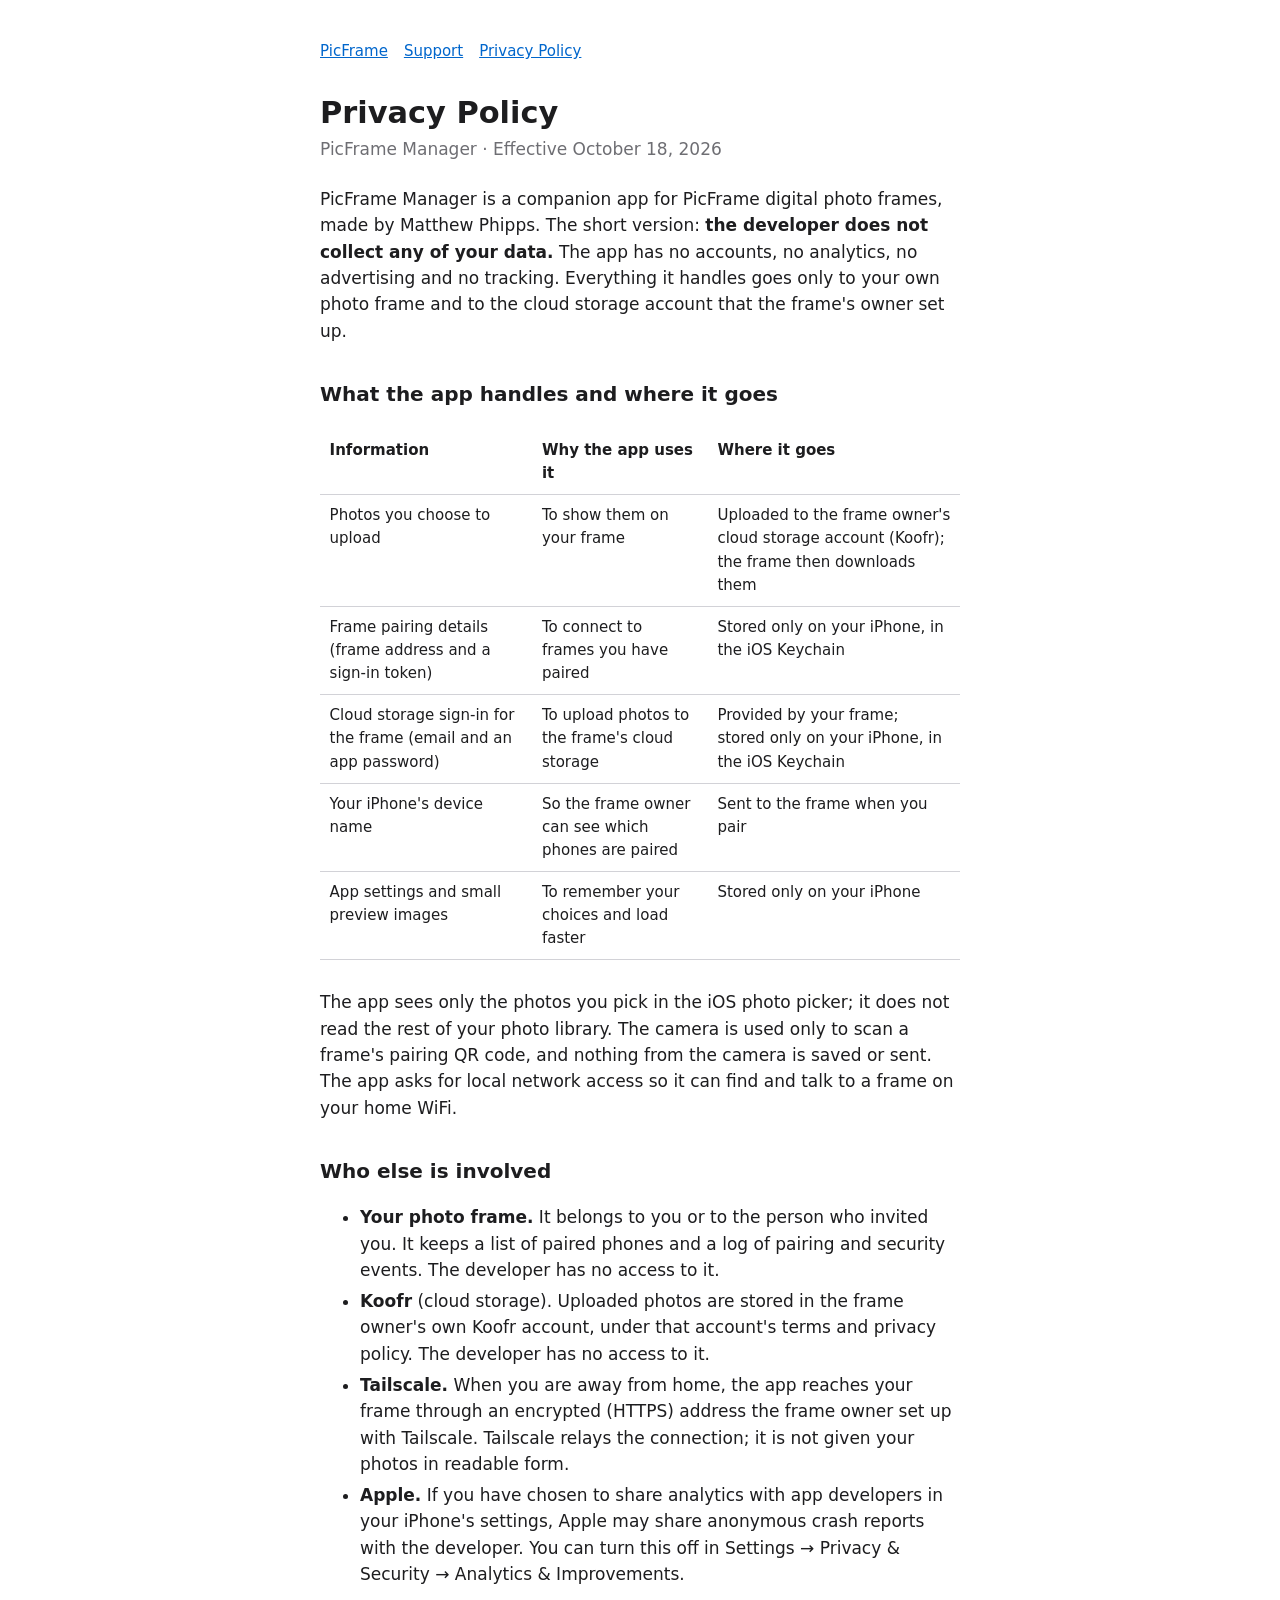
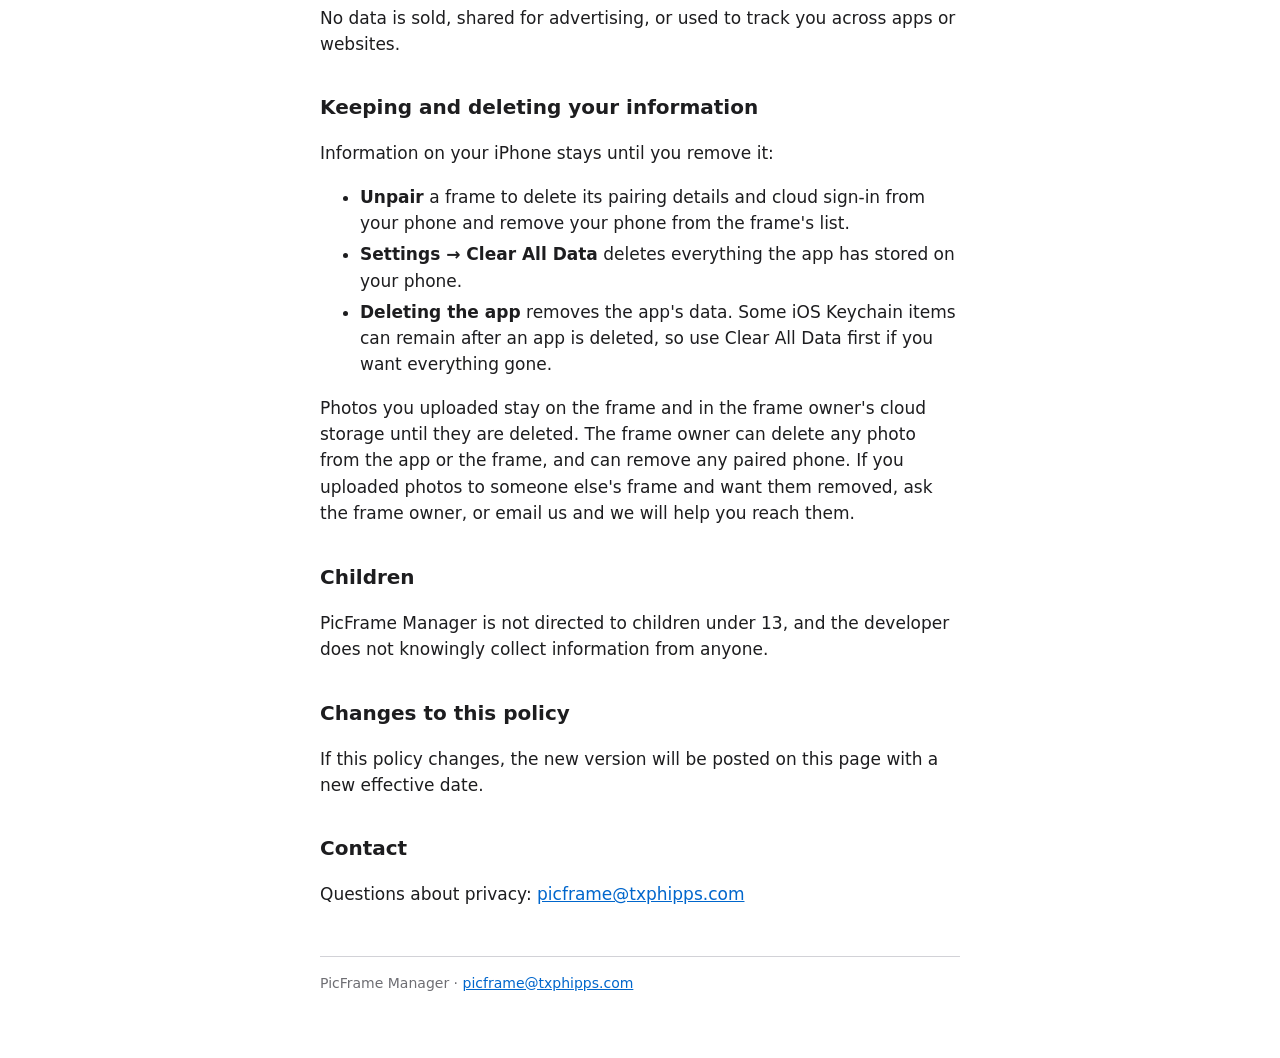
==== privacy/index.html @ 32d6ba1a "Publish privacy policy and support pages Co-Authored-By: Claude Opus 5.5 <noreply@anthropic.com> Cla" ====
<!doctype html>
<html lang="en">
<head>
<meta charset="utf-8">
<meta name="viewport" content="width=device-width, initial-scale=1">
<title>PicFrame Manager – Privacy Policy</title>
<meta name="description" content="Privacy policy for the PicFrame Manager iPhone app.">
<link rel="stylesheet" href="/style.css">
</head>
<body>
<main>
<nav><a href="/">PicFrame</a><a href="/support/">Support</a><a href="/privacy/">Privacy Policy</a></nav>
<h1>Privacy Policy</h1>
<p class="meta">PicFrame Manager · Effective October 18, 2026</p>

<p>PicFrame Manager is a companion app for PicFrame digital photo frames, made by Matthew Phipps. The short version: <strong>the developer does not collect any of your data.</strong> The app has no accounts, no analytics, no advertising and no tracking. Everything it handles goes only to your own photo frame and to the cloud storage account that the frame's owner set up.</p>

<h2>What the app handles and where it goes</h2>
<div class="table"><table>
<thead><tr><th>Information</th><th>Why the app uses it</th><th>Where it goes</th></tr></thead>
<tbody>
<tr><td>Photos you choose to upload</td><td>To show them on your frame</td><td>Uploaded to the frame owner's cloud storage account (Koofr); the frame then downloads them</td></tr>
<tr><td>Frame pairing details (frame address and a sign-in token)</td><td>To connect to frames you have paired</td><td>Stored only on your iPhone, in the iOS Keychain</td></tr>
<tr><td>Cloud storage sign-in for the frame (email and an app password)</td><td>To upload photos to the frame's cloud storage</td><td>Provided by your frame; stored only on your iPhone, in the iOS Keychain</td></tr>
<tr><td>Your iPhone's device name</td><td>So the frame owner can see which phones are paired</td><td>Sent to the frame when you pair</td></tr>
<tr><td>App settings and small preview images</td><td>To remember your choices and load faster</td><td>Stored only on your iPhone</td></tr>
</tbody>
</table></div>
<p>The app sees only the photos you pick in the iOS photo picker; it does not read the rest of your photo library. The camera is used only to scan a frame's pairing QR code, and nothing from the camera is saved or sent. The app asks for local network access so it can find and talk to a frame on your home WiFi.</p>

<h2>Who else is involved</h2>
<ul>
<li><strong>Your photo frame.</strong> It belongs to you or to the person who invited you. It keeps a list of paired phones and a log of pairing and security events. The developer has no access to it.</li>
<li><strong>Koofr</strong> (cloud storage). Uploaded photos are stored in the frame owner's own Koofr account, under that account's terms and privacy policy. The developer has no access to it.</li>
<li><strong>Tailscale.</strong> When you are away from home, the app reaches your frame through an encrypted (HTTPS) address the frame owner set up with Tailscale. Tailscale relays the connection; it is not given your photos in readable form.</li>
<li><strong>Apple.</strong> If you have chosen to share analytics with app developers in your iPhone's settings, Apple may share anonymous crash reports with the developer. You can turn this off in Settings → Privacy &amp; Security → Analytics &amp; Improvements.</li>
</ul>
<p>No data is sold, shared for advertising, or used to track you across apps or websites.</p>

<h2>Keeping and deleting your information</h2>
<p>Information on your iPhone stays until you remove it:</p>
<ul>
<li><strong>Unpair</strong> a frame to delete its pairing details and cloud sign-in from your phone and remove your phone from the frame's list.</li>
<li><strong>Settings → Clear All Data</strong> deletes everything the app has stored on your phone.</li>
<li><strong>Deleting the app</strong> removes the app's data. Some iOS Keychain items can remain after an app is deleted, so use Clear All Data first if you want everything gone.</li>
</ul>
<p>Photos you uploaded stay on the frame and in the frame owner's cloud storage until they are deleted. The frame owner can delete any photo from the app or the frame, and can remove any paired phone. If you uploaded photos to someone else's frame and want them removed, ask the frame owner, or email us and we will help you reach them.</p>

<h2>Children</h2>
<p>PicFrame Manager is not directed to children under 13, and the developer does not knowingly collect information from anyone.</p>

<h2>Changes to this policy</h2>
<p>If this policy changes, the new version will be posted on this page with a new effective date.</p>

<h2>Contact</h2>
<p>Questions about privacy: <a href="mailto:picframe@txphipps.com">picframe@txphipps.com</a></p>
<footer>PicFrame Manager · <a href="mailto:picframe@txphipps.com">picframe@txphipps.com</a></footer>
</main>
</body>
</html>
---- style.css ----
:root { color-scheme: light dark; --fg: #1d1d1f; --muted: #6e6e73; --bg: #ffffff; --line: #d2d2d7; --link: #0066cc; }
@media (prefers-color-scheme: dark) { :root { --fg: #f5f5f7; --muted: #a1a1a6; --bg: #111113; --line: #3a3a3c; --link: #4da3ff; } }
* { box-sizing: border-box; }
body { margin: 0; background: var(--bg); color: var(--fg); font: 17px/1.55 -apple-system, BlinkMacSystemFont, "Segoe UI", system-ui, sans-serif; }
main { max-width: 42rem; margin: 0 auto; padding: 2.5rem 16px 4rem; }
nav { font-size: 15px; margin-bottom: 2rem; }
nav a { margin-right: 1rem; }
a { color: var(--link); }
h1 { font-size: 1.9rem; line-height: 1.2; margin: 0 0 .25rem; }
h2 { font-size: 1.25rem; margin: 2.2rem 0 .5rem; }
.meta { color: var(--muted); margin: 0 0 1.5rem; }
.table { overflow-x: auto; }
table { border-collapse: collapse; width: 100%; font-size: 15px; margin: .75rem 0; }
th, td { text-align: left; vertical-align: top; padding: .55rem .6rem; border-bottom: 1px solid var(--line); }
th { font-weight: 600; }
code { font-size: .92em; }
li { margin: .3rem 0; }
footer { margin-top: 3rem; padding-top: 1rem; border-top: 1px solid var(--line); color: var(--muted); font-size: 14px; }
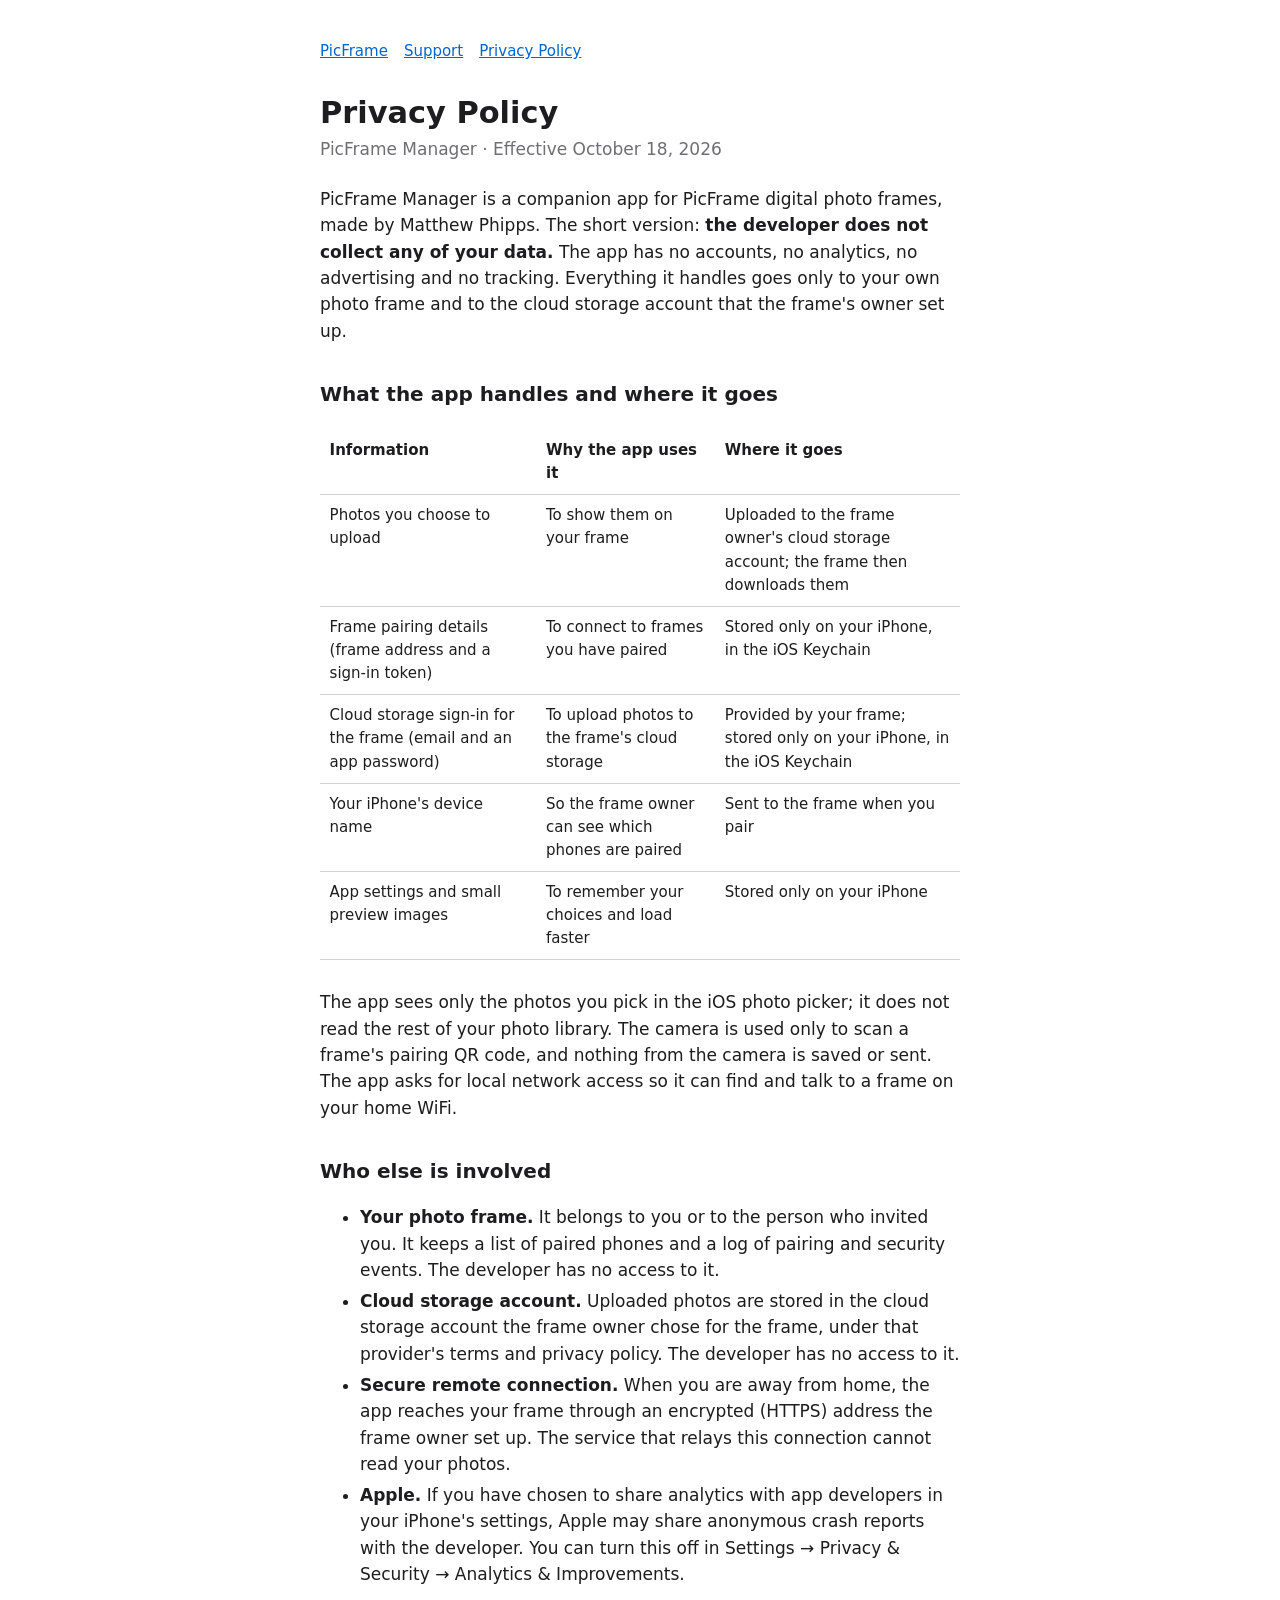
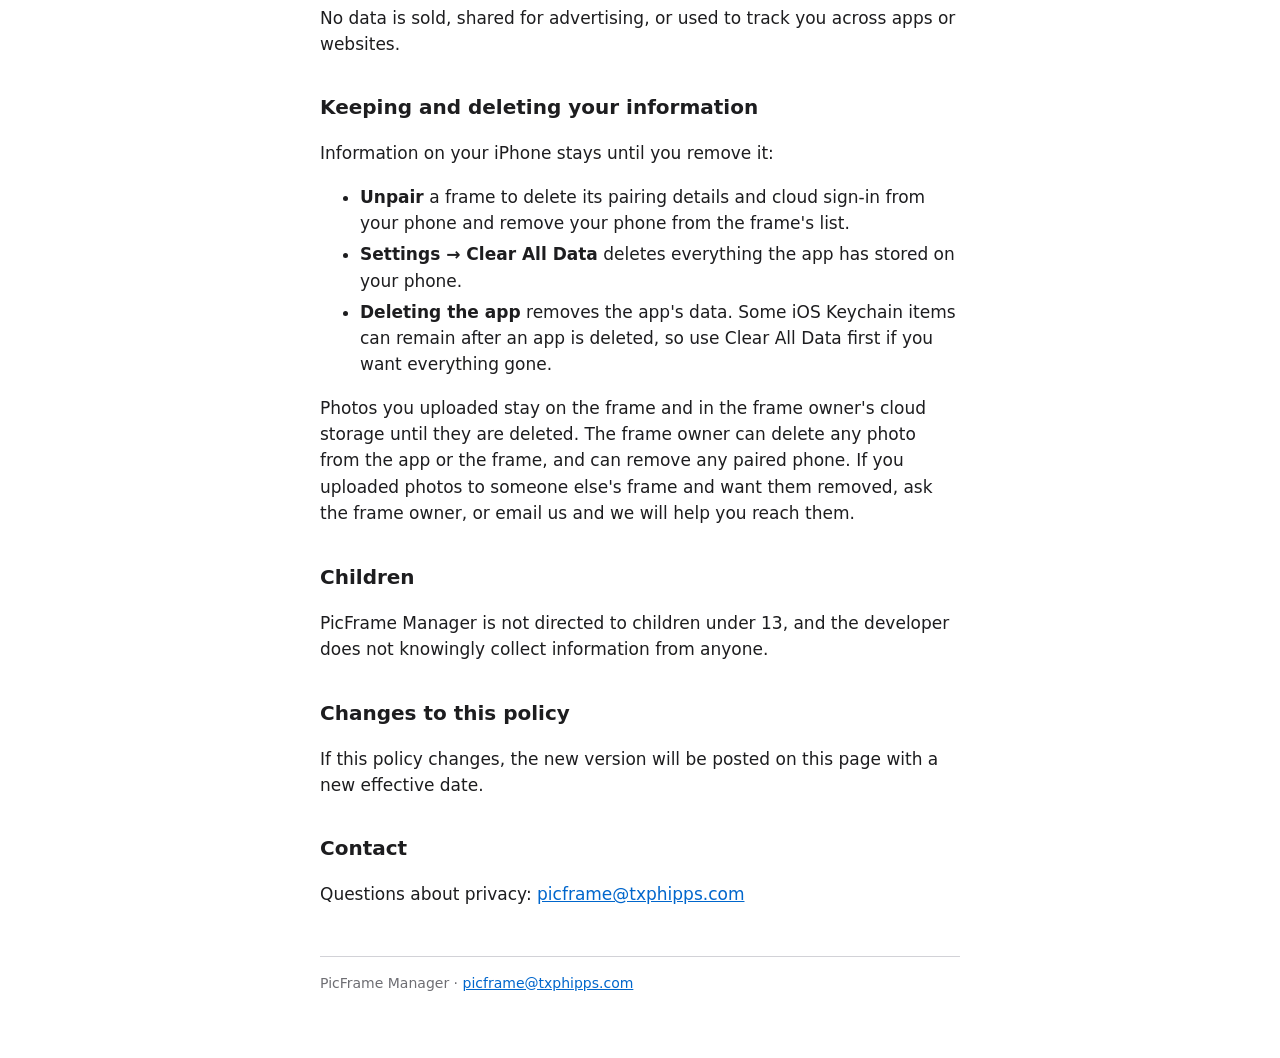
==== commit 00966468: "Privacy policy: generic cloud storage and remote connection wording Co-Authored-By: Claude Opus 5.5 " ====
--- a/privacy/index.html
+++ b/privacy/index.html
@@ -19,7 +19,7 @@
 <div class="table"><table>
 <thead><tr><th>Information</th><th>Why the app uses it</th><th>Where it goes</th></tr></thead>
 <tbody>
-<tr><td>Photos you choose to upload</td><td>To show them on your frame</td><td>Uploaded to the frame owner's cloud storage account (Koofr); the frame then downloads them</td></tr>
+<tr><td>Photos you choose to upload</td><td>To show them on your frame</td><td>Uploaded to the frame owner's cloud storage account; the frame then downloads them</td></tr>
 <tr><td>Frame pairing details (frame address and a sign-in token)</td><td>To connect to frames you have paired</td><td>Stored only on your iPhone, in the iOS Keychain</td></tr>
 <tr><td>Cloud storage sign-in for the frame (email and an app password)</td><td>To upload photos to the frame's cloud storage</td><td>Provided by your frame; stored only on your iPhone, in the iOS Keychain</td></tr>
 <tr><td>Your iPhone's device name</td><td>So the frame owner can see which phones are paired</td><td>Sent to the frame when you pair</td></tr>
@@ -31,8 +31,8 @@
 <h2>Who else is involved</h2>
 <ul>
 <li><strong>Your photo frame.</strong> It belongs to you or to the person who invited you. It keeps a list of paired phones and a log of pairing and security events. The developer has no access to it.</li>
-<li><strong>Koofr</strong> (cloud storage). Uploaded photos are stored in the frame owner's own Koofr account, under that account's terms and privacy policy. The developer has no access to it.</li>
-<li><strong>Tailscale.</strong> When you are away from home, the app reaches your frame through an encrypted (HTTPS) address the frame owner set up with Tailscale. Tailscale relays the connection; it is not given your photos in readable form.</li>
+<li><strong>Cloud storage account.</strong> Uploaded photos are stored in the cloud storage account the frame owner chose for the frame, under that provider's terms and privacy policy. The developer has no access to it.</li>
+<li><strong>Secure remote connection.</strong> When you are away from home, the app reaches your frame through an encrypted (HTTPS) address the frame owner set up. The service that relays this connection cannot read your photos.</li>
 <li><strong>Apple.</strong> If you have chosen to share analytics with app developers in your iPhone's settings, Apple may share anonymous crash reports with the developer. You can turn this off in Settings → Privacy &amp; Security → Analytics &amp; Improvements.</li>
 </ul>
 <p>No data is sold, shared for advertising, or used to track you across apps or websites.</p>
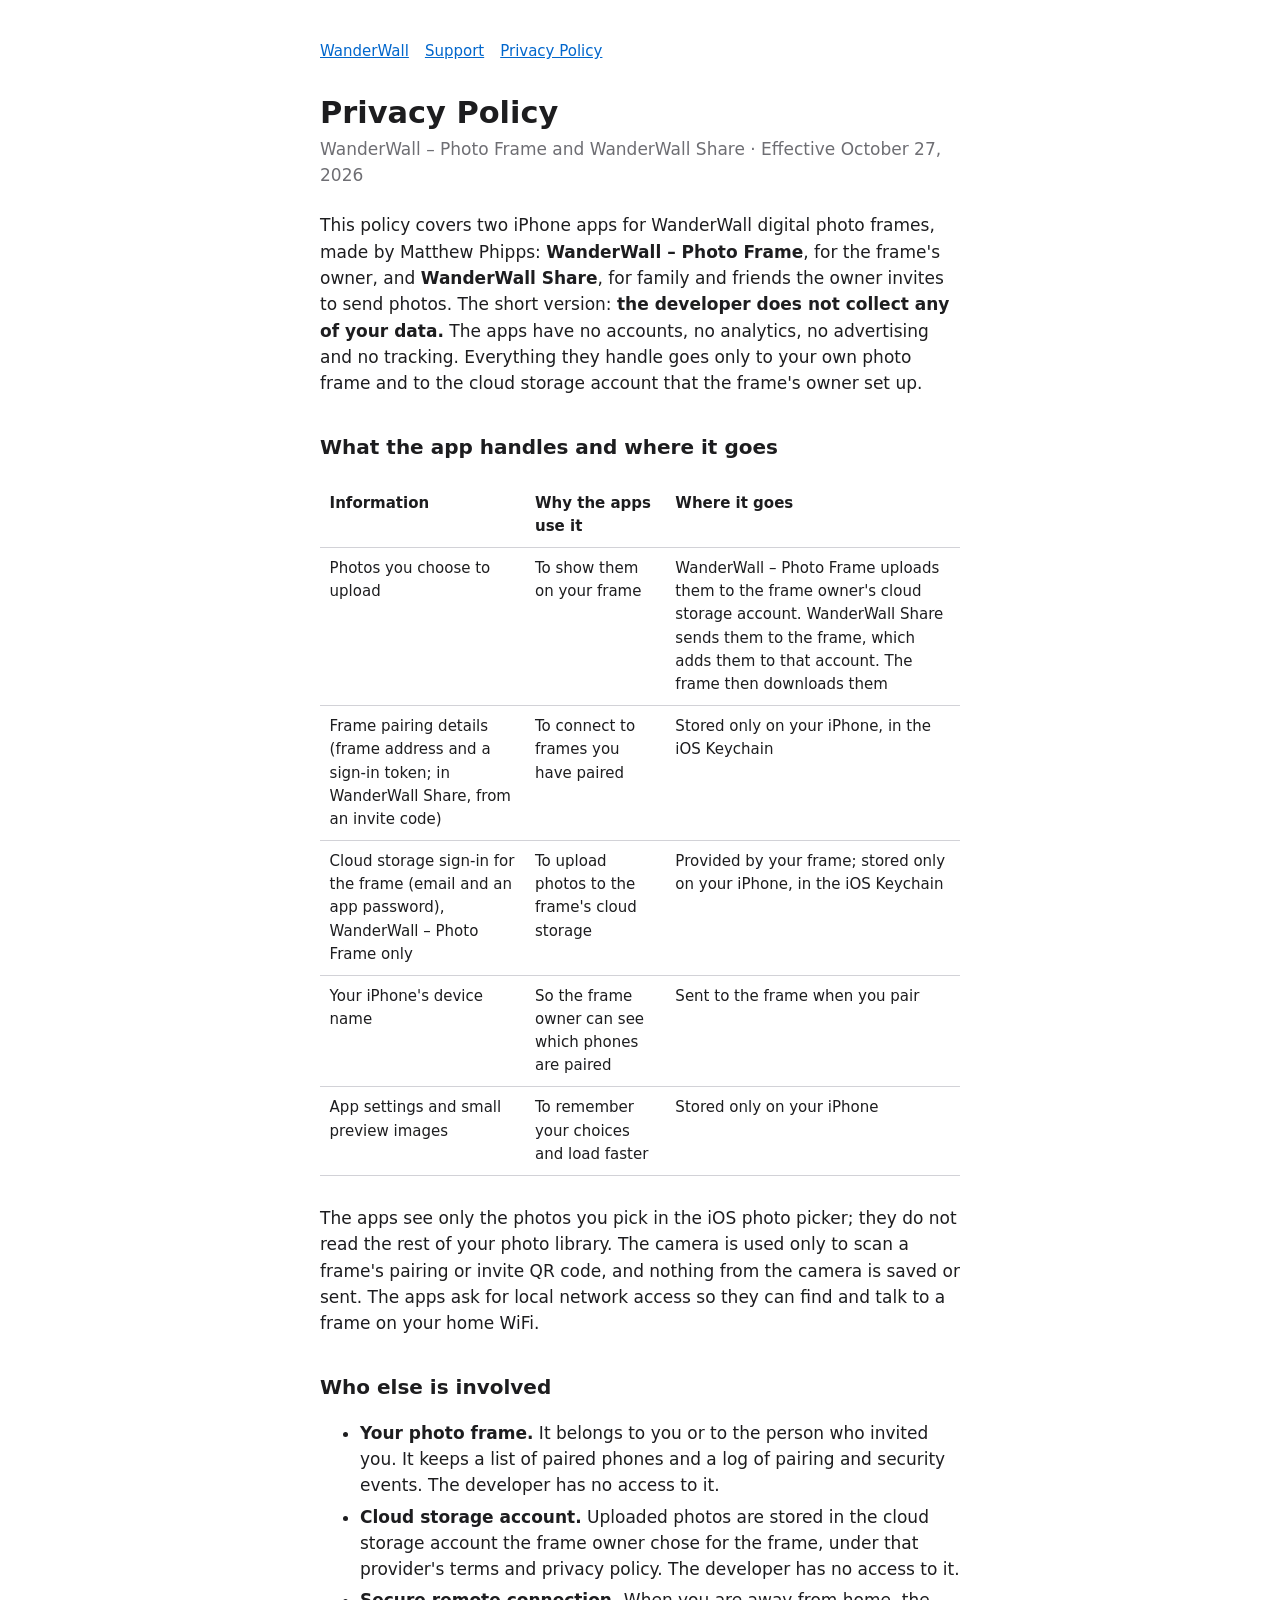
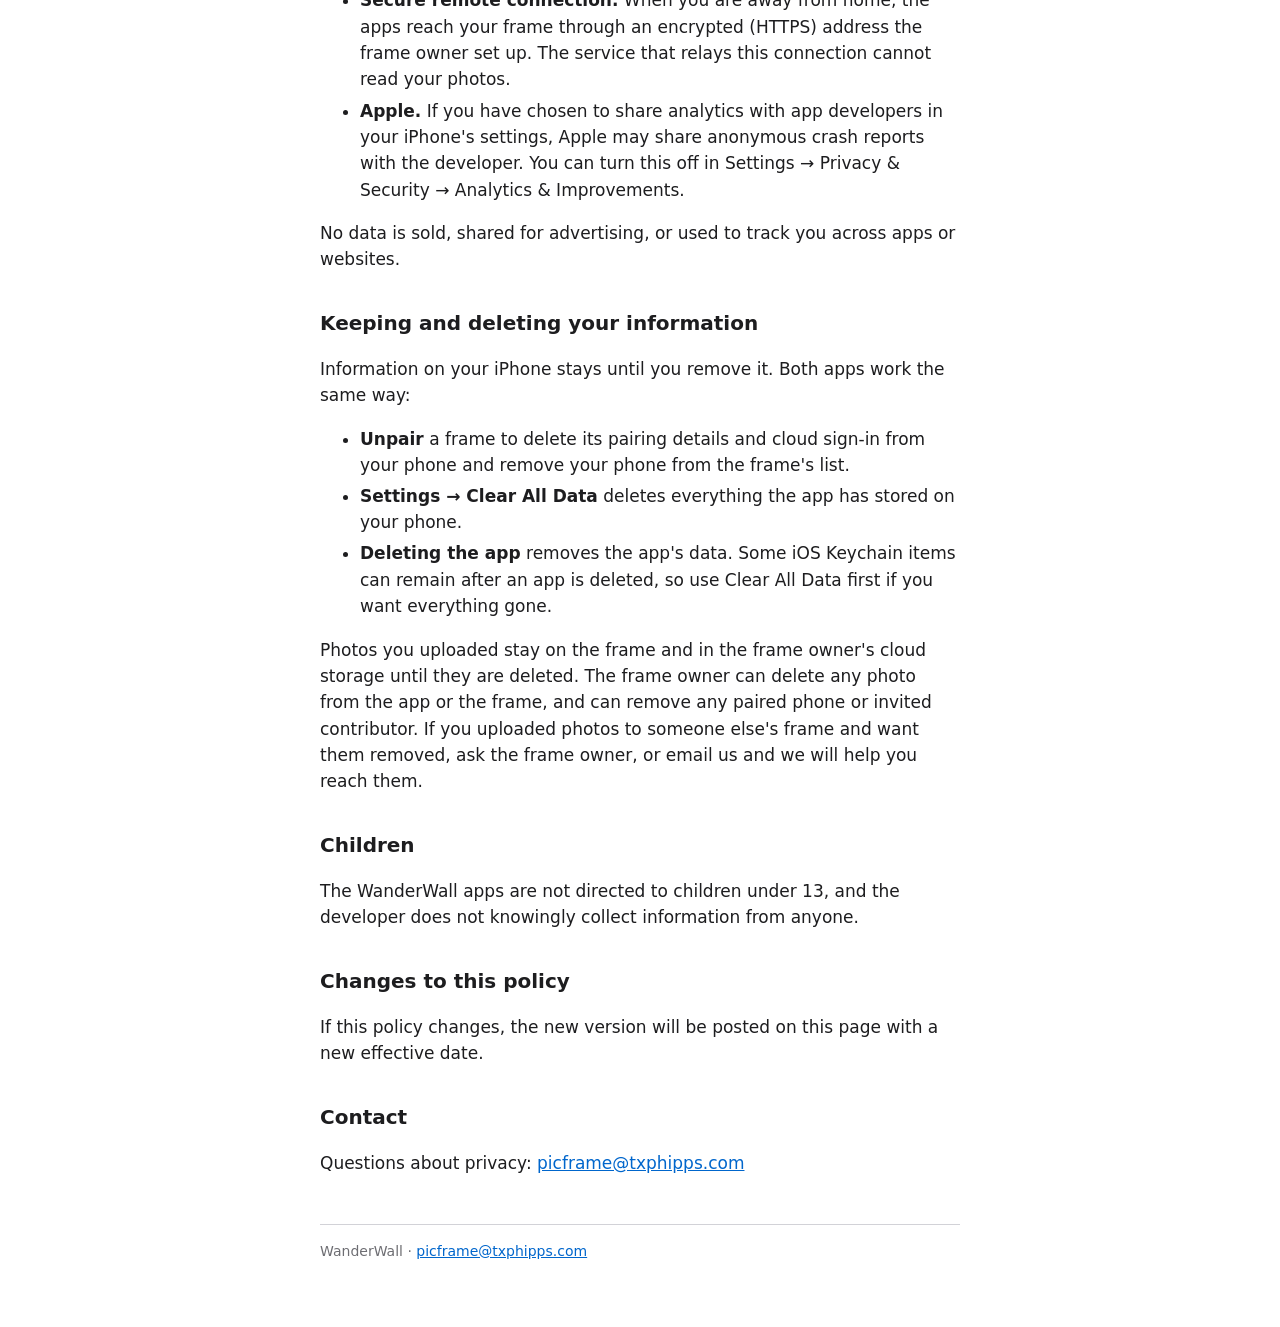
==== commit 73df2701: "Home and privacy pages: WanderWall name; privacy policy covers WanderWall Share (PL-160) Co-Authored" ====
--- a/privacy/index.html
+++ b/privacy/index.html
@@ -3,58 +3,58 @@
 <head>
 <meta charset="utf-8">
 <meta name="viewport" content="width=device-width, initial-scale=1">
-<title>PicFrame Manager – Privacy Policy</title>
-<meta name="description" content="Privacy policy for the PicFrame Manager iPhone app.">
+<title>WanderWall – Privacy Policy</title>
+<meta name="description" content="Privacy policy for the WanderWall iPhone apps: WanderWall – Photo Frame and WanderWall Share.">
 <link rel="stylesheet" href="/style.css">
 </head>
 <body>
 <main>
-<nav><a href="/">PicFrame</a><a href="/support/">Support</a><a href="/privacy/">Privacy Policy</a></nav>
+<nav><a href="/">WanderWall</a><a href="/support/">Support</a><a href="/privacy/">Privacy Policy</a></nav>
 <h1>Privacy Policy</h1>
-<p class="meta">PicFrame Manager · Effective October 18, 2026</p>
+<p class="meta">WanderWall – Photo Frame and WanderWall Share · Effective October 27, 2026</p>
 
-<p>PicFrame Manager is a companion app for PicFrame digital photo frames, made by Matthew Phipps. The short version: <strong>the developer does not collect any of your data.</strong> The app has no accounts, no analytics, no advertising and no tracking. Everything it handles goes only to your own photo frame and to the cloud storage account that the frame's owner set up.</p>
+<p>This policy covers two iPhone apps for WanderWall digital photo frames, made by Matthew Phipps: <strong>WanderWall – Photo Frame</strong>, for the frame's owner, and <strong>WanderWall Share</strong>, for family and friends the owner invites to send photos. The short version: <strong>the developer does not collect any of your data.</strong> The apps have no accounts, no analytics, no advertising and no tracking. Everything they handle goes only to your own photo frame and to the cloud storage account that the frame's owner set up.</p>
 
 <h2>What the app handles and where it goes</h2>
 <div class="table"><table>
-<thead><tr><th>Information</th><th>Why the app uses it</th><th>Where it goes</th></tr></thead>
+<thead><tr><th>Information</th><th>Why the apps use it</th><th>Where it goes</th></tr></thead>
 <tbody>
-<tr><td>Photos you choose to upload</td><td>To show them on your frame</td><td>Uploaded to the frame owner's cloud storage account; the frame then downloads them</td></tr>
-<tr><td>Frame pairing details (frame address and a sign-in token)</td><td>To connect to frames you have paired</td><td>Stored only on your iPhone, in the iOS Keychain</td></tr>
-<tr><td>Cloud storage sign-in for the frame (email and an app password)</td><td>To upload photos to the frame's cloud storage</td><td>Provided by your frame; stored only on your iPhone, in the iOS Keychain</td></tr>
+<tr><td>Photos you choose to upload</td><td>To show them on your frame</td><td>WanderWall – Photo Frame uploads them to the frame owner's cloud storage account. WanderWall Share sends them to the frame, which adds them to that account. The frame then downloads them</td></tr>
+<tr><td>Frame pairing details (frame address and a sign-in token; in WanderWall Share, from an invite code)</td><td>To connect to frames you have paired</td><td>Stored only on your iPhone, in the iOS Keychain</td></tr>
+<tr><td>Cloud storage sign-in for the frame (email and an app password), WanderWall – Photo Frame only</td><td>To upload photos to the frame's cloud storage</td><td>Provided by your frame; stored only on your iPhone, in the iOS Keychain</td></tr>
 <tr><td>Your iPhone's device name</td><td>So the frame owner can see which phones are paired</td><td>Sent to the frame when you pair</td></tr>
 <tr><td>App settings and small preview images</td><td>To remember your choices and load faster</td><td>Stored only on your iPhone</td></tr>
 </tbody>
 </table></div>
-<p>The app sees only the photos you pick in the iOS photo picker; it does not read the rest of your photo library. The camera is used only to scan a frame's pairing QR code, and nothing from the camera is saved or sent. The app asks for local network access so it can find and talk to a frame on your home WiFi.</p>
+<p>The apps see only the photos you pick in the iOS photo picker; they do not read the rest of your photo library. The camera is used only to scan a frame's pairing or invite QR code, and nothing from the camera is saved or sent. The apps ask for local network access so they can find and talk to a frame on your home WiFi.</p>
 
 <h2>Who else is involved</h2>
 <ul>
 <li><strong>Your photo frame.</strong> It belongs to you or to the person who invited you. It keeps a list of paired phones and a log of pairing and security events. The developer has no access to it.</li>
 <li><strong>Cloud storage account.</strong> Uploaded photos are stored in the cloud storage account the frame owner chose for the frame, under that provider's terms and privacy policy. The developer has no access to it.</li>
-<li><strong>Secure remote connection.</strong> When you are away from home, the app reaches your frame through an encrypted (HTTPS) address the frame owner set up. The service that relays this connection cannot read your photos.</li>
+<li><strong>Secure remote connection.</strong> When you are away from home, the apps reach your frame through an encrypted (HTTPS) address the frame owner set up. The service that relays this connection cannot read your photos.</li>
 <li><strong>Apple.</strong> If you have chosen to share analytics with app developers in your iPhone's settings, Apple may share anonymous crash reports with the developer. You can turn this off in Settings → Privacy &amp; Security → Analytics &amp; Improvements.</li>
 </ul>
 <p>No data is sold, shared for advertising, or used to track you across apps or websites.</p>
 
 <h2>Keeping and deleting your information</h2>
-<p>Information on your iPhone stays until you remove it:</p>
+<p>Information on your iPhone stays until you remove it. Both apps work the same way:</p>
 <ul>
 <li><strong>Unpair</strong> a frame to delete its pairing details and cloud sign-in from your phone and remove your phone from the frame's list.</li>
 <li><strong>Settings → Clear All Data</strong> deletes everything the app has stored on your phone.</li>
 <li><strong>Deleting the app</strong> removes the app's data. Some iOS Keychain items can remain after an app is deleted, so use Clear All Data first if you want everything gone.</li>
 </ul>
-<p>Photos you uploaded stay on the frame and in the frame owner's cloud storage until they are deleted. The frame owner can delete any photo from the app or the frame, and can remove any paired phone. If you uploaded photos to someone else's frame and want them removed, ask the frame owner, or email us and we will help you reach them.</p>
+<p>Photos you uploaded stay on the frame and in the frame owner's cloud storage until they are deleted. The frame owner can delete any photo from the app or the frame, and can remove any paired phone or invited contributor. If you uploaded photos to someone else's frame and want them removed, ask the frame owner, or email us and we will help you reach them.</p>
 
 <h2>Children</h2>
-<p>PicFrame Manager is not directed to children under 13, and the developer does not knowingly collect information from anyone.</p>
+<p>The WanderWall apps are not directed to children under 13, and the developer does not knowingly collect information from anyone.</p>
 
 <h2>Changes to this policy</h2>
 <p>If this policy changes, the new version will be posted on this page with a new effective date.</p>
 
 <h2>Contact</h2>
 <p>Questions about privacy: <a href="mailto:picframe@txphipps.com">picframe@txphipps.com</a></p>
-<footer>PicFrame Manager · <a href="mailto:picframe@txphipps.com">picframe@txphipps.com</a></footer>
+<footer>WanderWall · <a href="mailto:picframe@txphipps.com">picframe@txphipps.com</a></footer>
 </main>
 </body>
 </html>
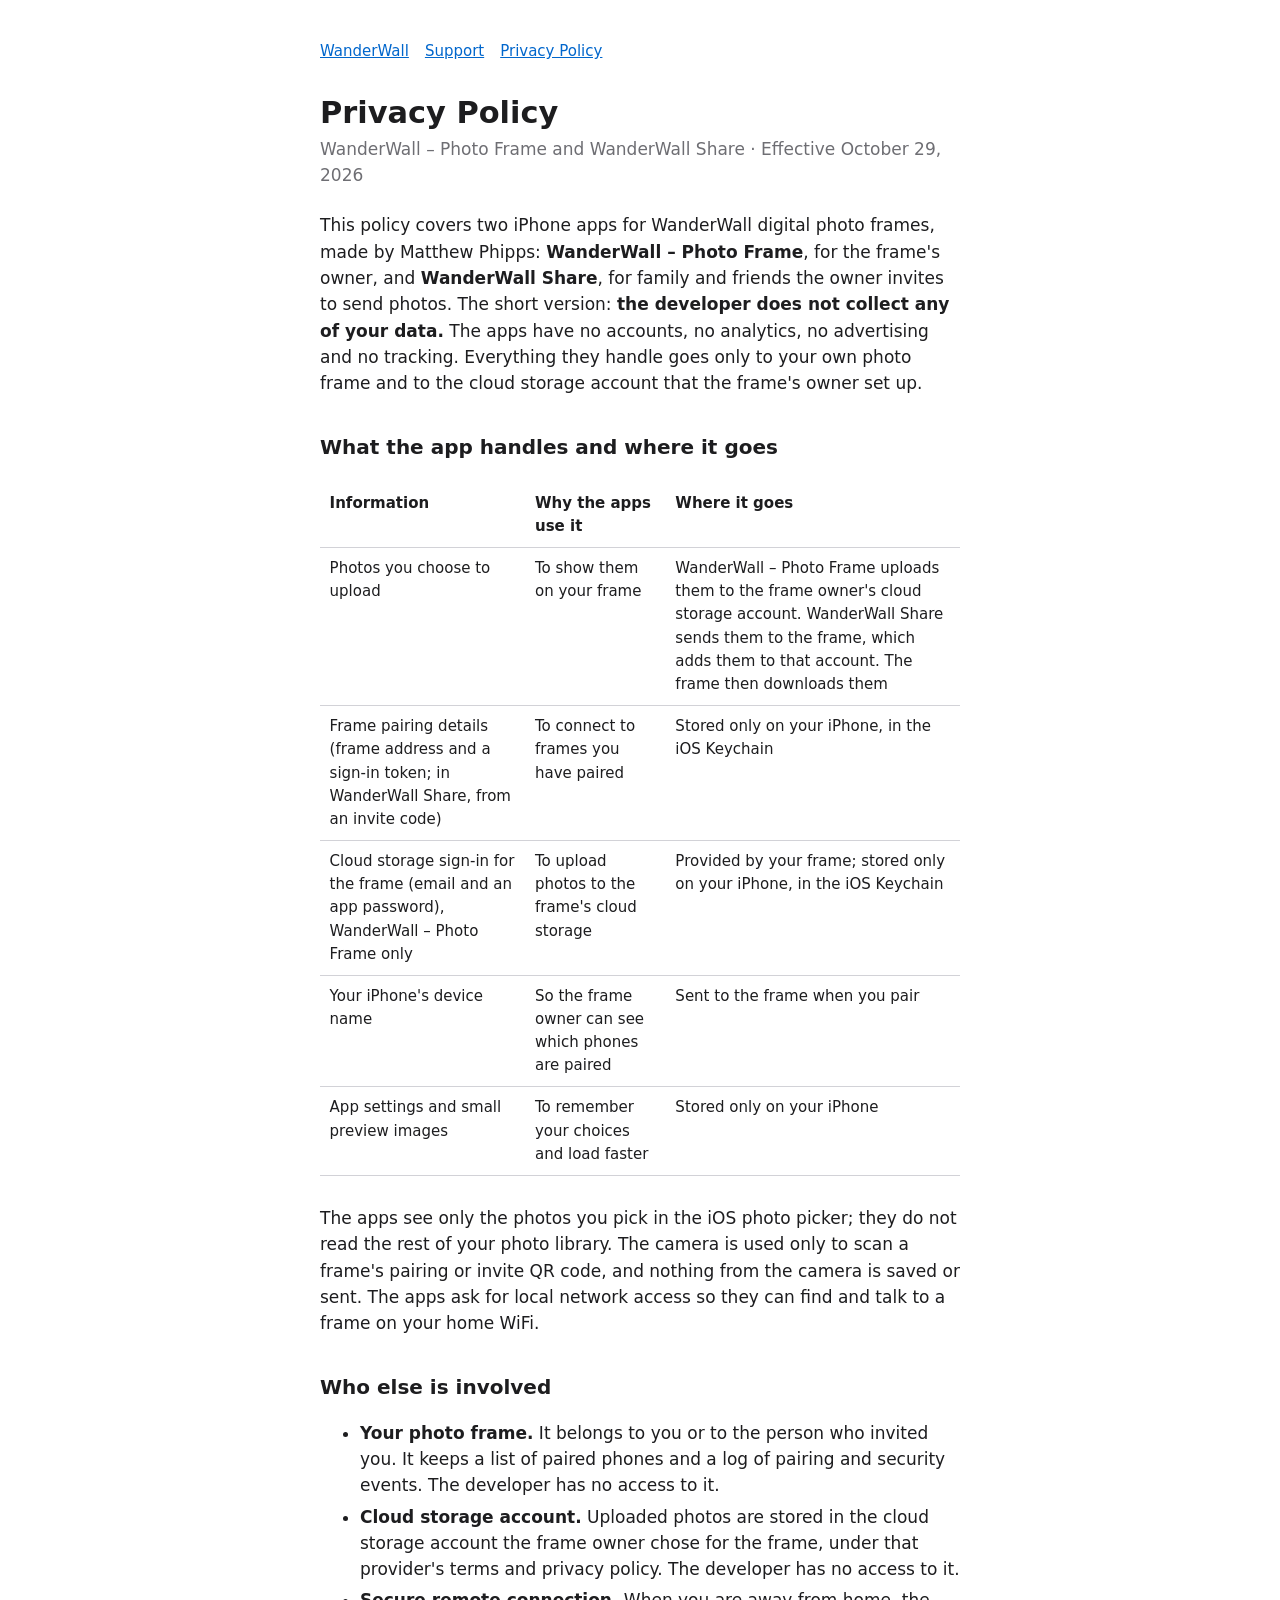
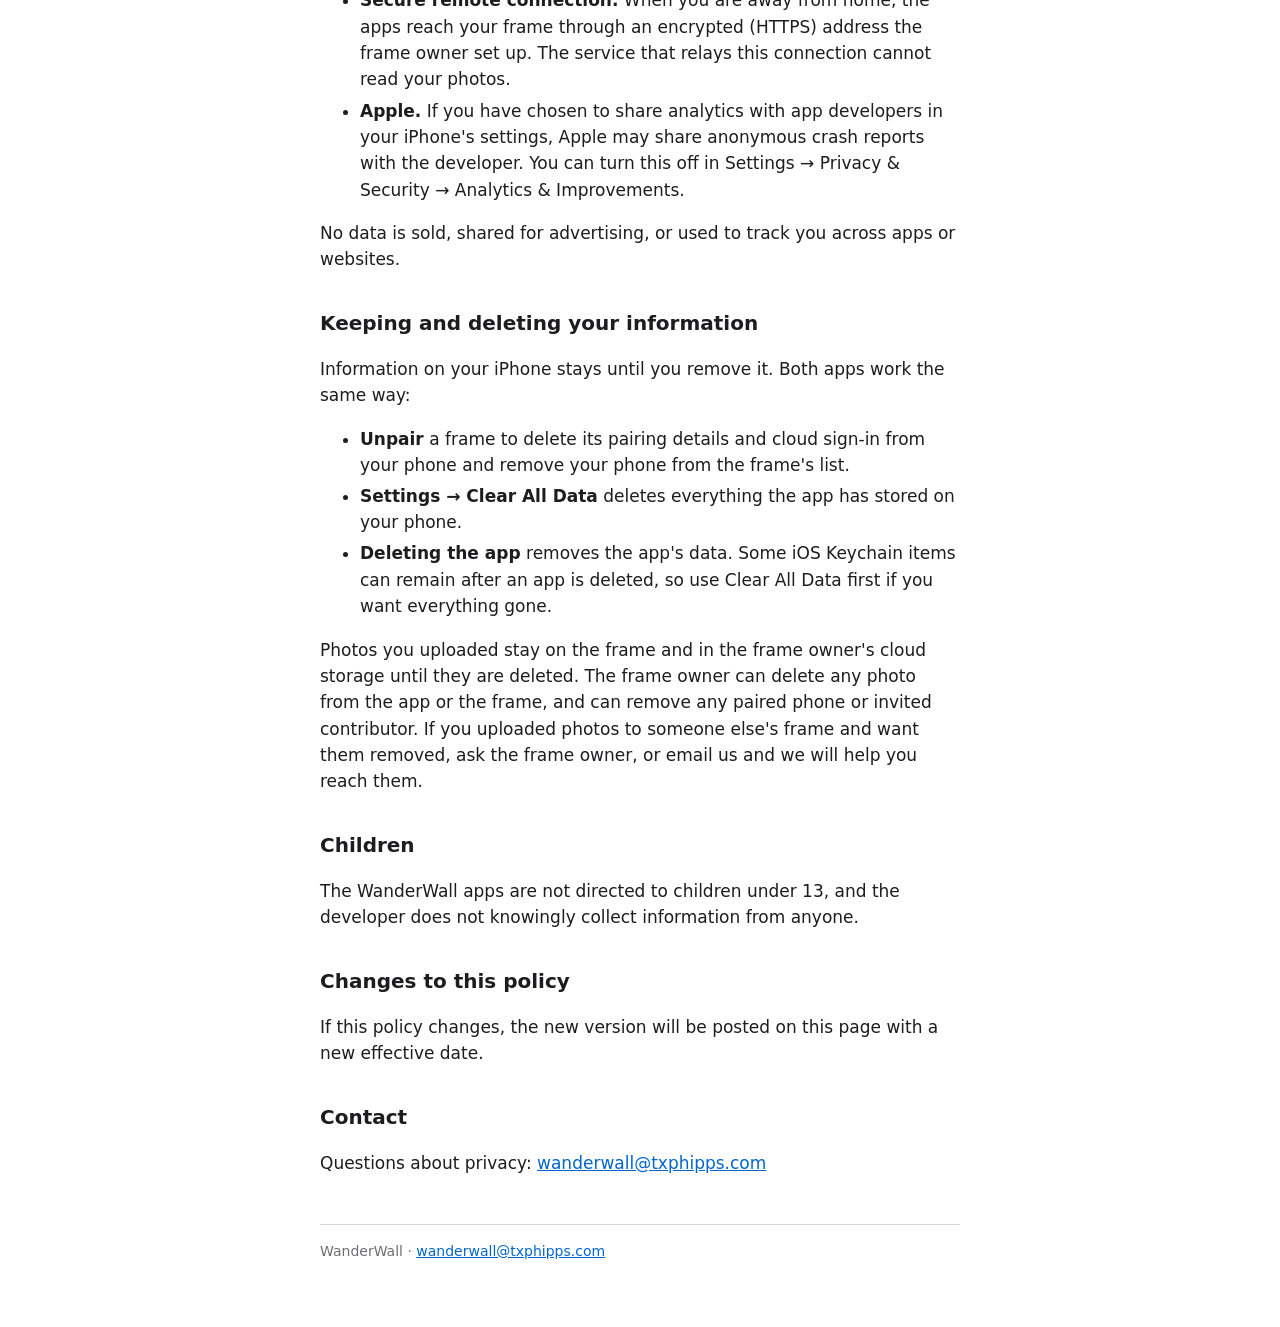
==== commit f3d4c9a4: "Contact address is now wanderwall@txphipps.com; privacy policy effective October 29, 2026 Co-Authore" ====
--- a/privacy/index.html
+++ b/privacy/index.html
@@ -11,7 +11,7 @@
 <main>
 <nav><a href="/">WanderWall</a><a href="/support/">Support</a><a href="/privacy/">Privacy Policy</a></nav>
 <h1>Privacy Policy</h1>
-<p class="meta">WanderWall – Photo Frame and WanderWall Share · Effective October 27, 2026</p>
+<p class="meta">WanderWall – Photo Frame and WanderWall Share · Effective October 29, 2026</p>
 
 <p>This policy covers two iPhone apps for WanderWall digital photo frames, made by Matthew Phipps: <strong>WanderWall – Photo Frame</strong>, for the frame's owner, and <strong>WanderWall Share</strong>, for family and friends the owner invites to send photos. The short version: <strong>the developer does not collect any of your data.</strong> The apps have no accounts, no analytics, no advertising and no tracking. Everything they handle goes only to your own photo frame and to the cloud storage account that the frame's owner set up.</p>
 
@@ -53,8 +53,8 @@
 <p>If this policy changes, the new version will be posted on this page with a new effective date.</p>
 
 <h2>Contact</h2>
-<p>Questions about privacy: <a href="mailto:picframe@txphipps.com">picframe@txphipps.com</a></p>
-<footer>WanderWall · <a href="mailto:picframe@txphipps.com">picframe@txphipps.com</a></footer>
+<p>Questions about privacy: <a href="mailto:wanderwall@txphipps.com">wanderwall@txphipps.com</a></p>
+<footer>WanderWall · <a href="mailto:wanderwall@txphipps.com">wanderwall@txphipps.com</a></footer>
 </main>
 </body>
 </html>
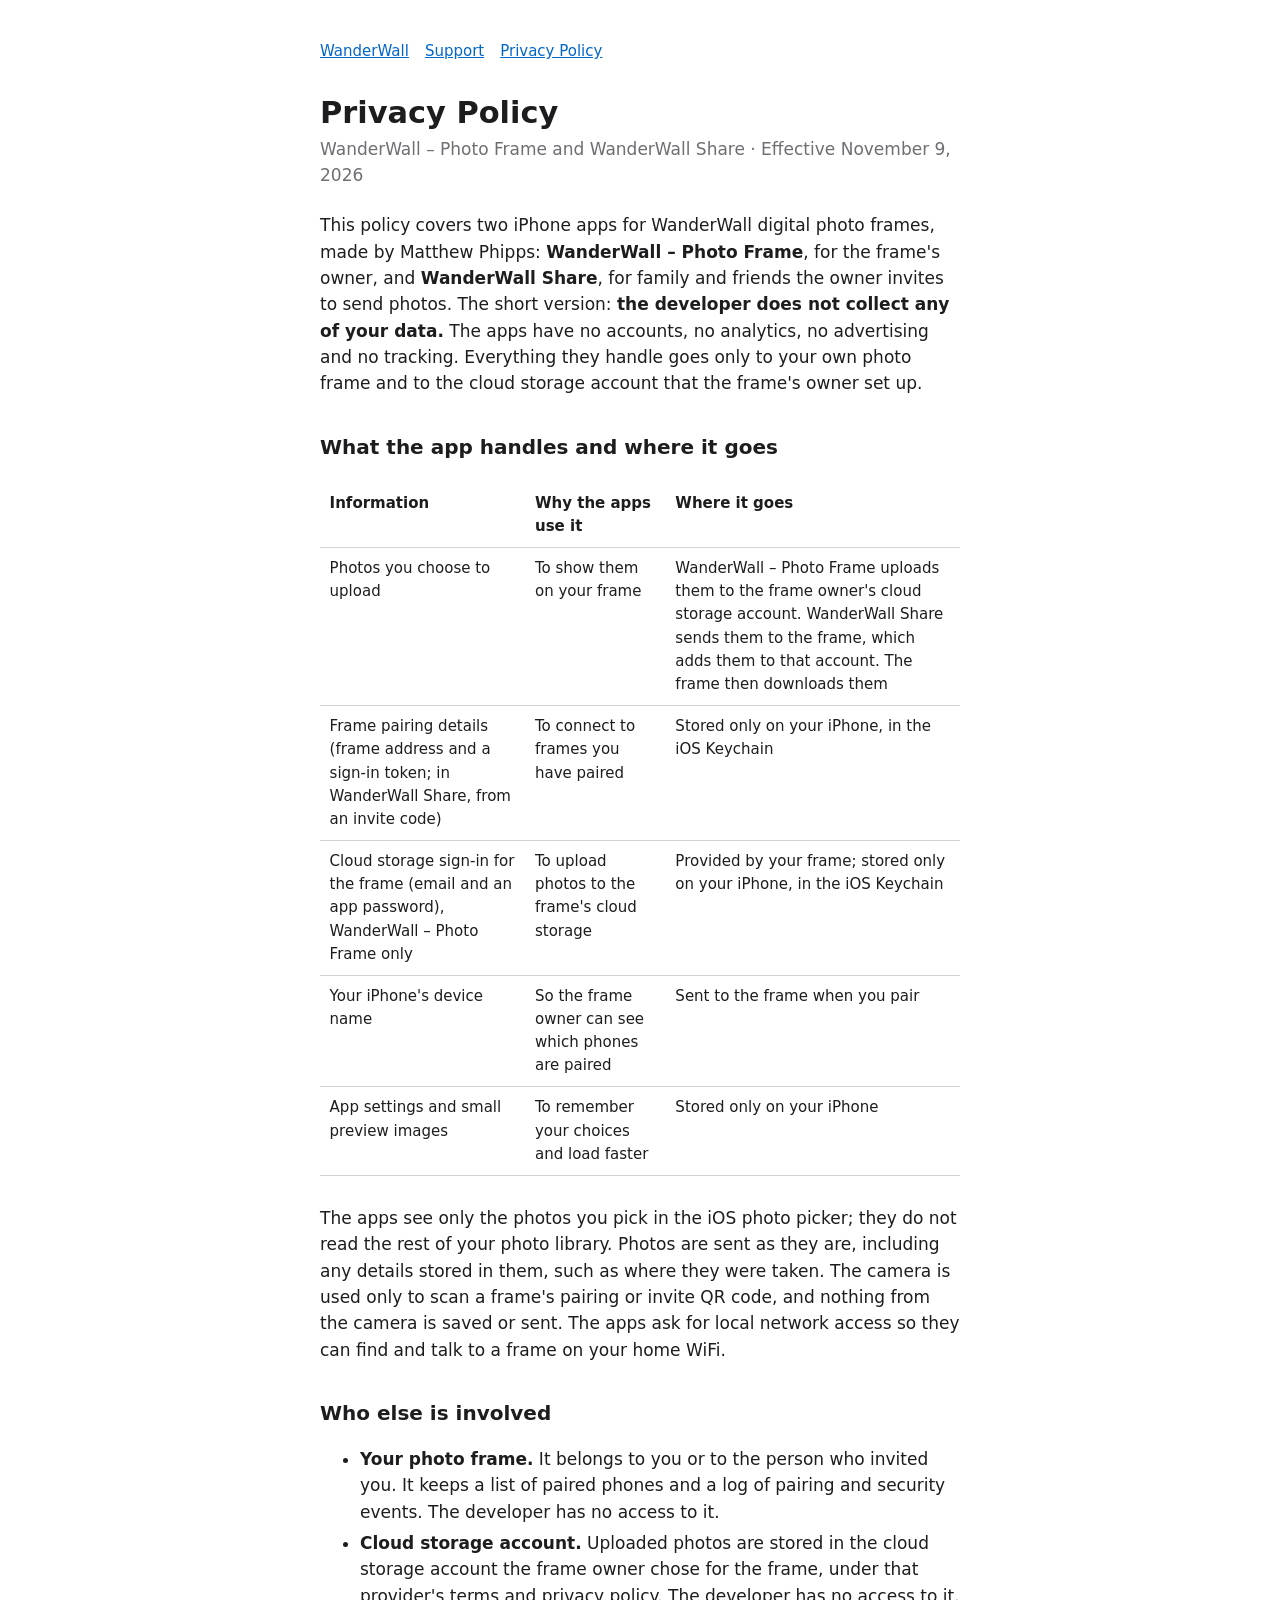
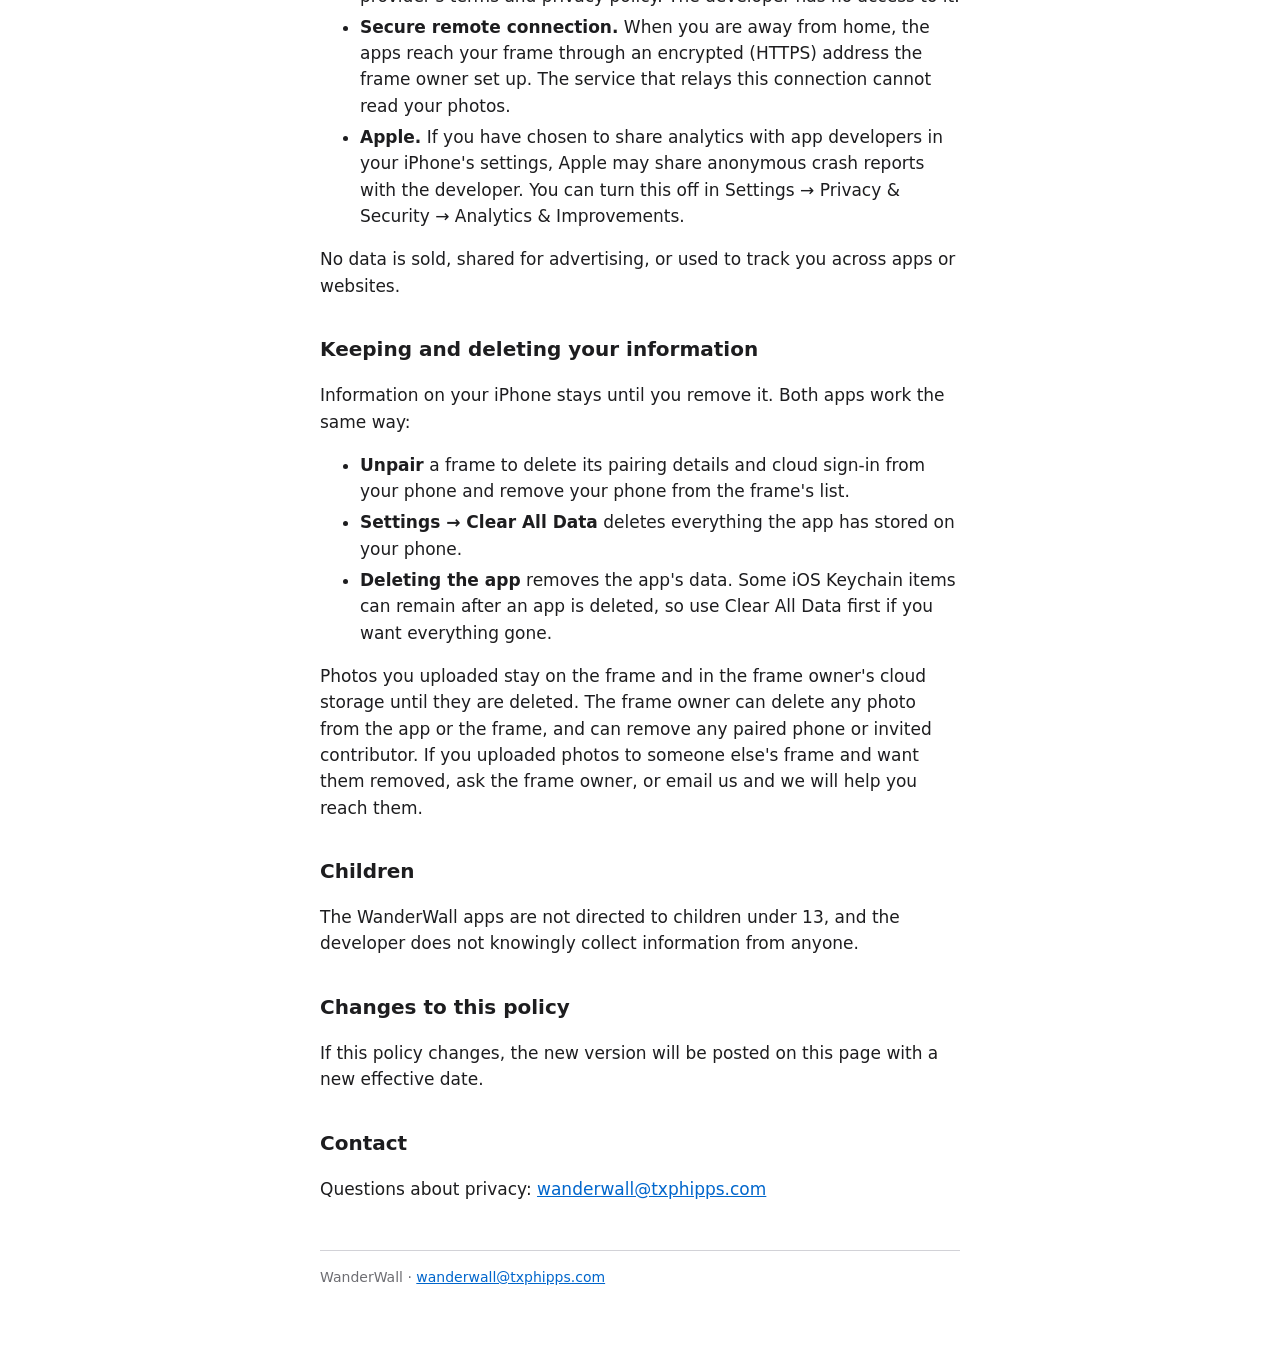
==== commit c054d513: "Privacy: photos are sent as they are, including stored details such as location; effective 2026-11-0" ====
--- a/privacy/index.html
+++ b/privacy/index.html
@@ -11,7 +11,7 @@
 <main>
 <nav><a href="/">WanderWall</a><a href="/support/">Support</a><a href="/privacy/">Privacy Policy</a></nav>
 <h1>Privacy Policy</h1>
-<p class="meta">WanderWall – Photo Frame and WanderWall Share · Effective October 29, 2026</p>
+<p class="meta">WanderWall – Photo Frame and WanderWall Share · Effective November 9, 2026</p>
 
 <p>This policy covers two iPhone apps for WanderWall digital photo frames, made by Matthew Phipps: <strong>WanderWall – Photo Frame</strong>, for the frame's owner, and <strong>WanderWall Share</strong>, for family and friends the owner invites to send photos. The short version: <strong>the developer does not collect any of your data.</strong> The apps have no accounts, no analytics, no advertising and no tracking. Everything they handle goes only to your own photo frame and to the cloud storage account that the frame's owner set up.</p>
 
@@ -26,7 +26,7 @@
 <tr><td>App settings and small preview images</td><td>To remember your choices and load faster</td><td>Stored only on your iPhone</td></tr>
 </tbody>
 </table></div>
-<p>The apps see only the photos you pick in the iOS photo picker; they do not read the rest of your photo library. The camera is used only to scan a frame's pairing or invite QR code, and nothing from the camera is saved or sent. The apps ask for local network access so they can find and talk to a frame on your home WiFi.</p>
+<p>The apps see only the photos you pick in the iOS photo picker; they do not read the rest of your photo library. Photos are sent as they are, including any details stored in them, such as where they were taken. The camera is used only to scan a frame's pairing or invite QR code, and nothing from the camera is saved or sent. The apps ask for local network access so they can find and talk to a frame on your home WiFi.</p>
 
 <h2>Who else is involved</h2>
 <ul>
--- a/style.css
+++ b/style.css
@@ -8,6 +8,7 @@
 a { color: var(--link); }
 h1 { font-size: 1.9rem; line-height: 1.2; margin: 0 0 .25rem; }
 h2 { font-size: 1.25rem; margin: 2.2rem 0 .5rem; }
+h3 { font-size: 1.05rem; margin: 1.6rem 0 .4rem; }
 .meta { color: var(--muted); margin: 0 0 1.5rem; }
 .table { overflow-x: auto; }
 table { border-collapse: collapse; width: 100%; font-size: 15px; margin: .75rem 0; }
